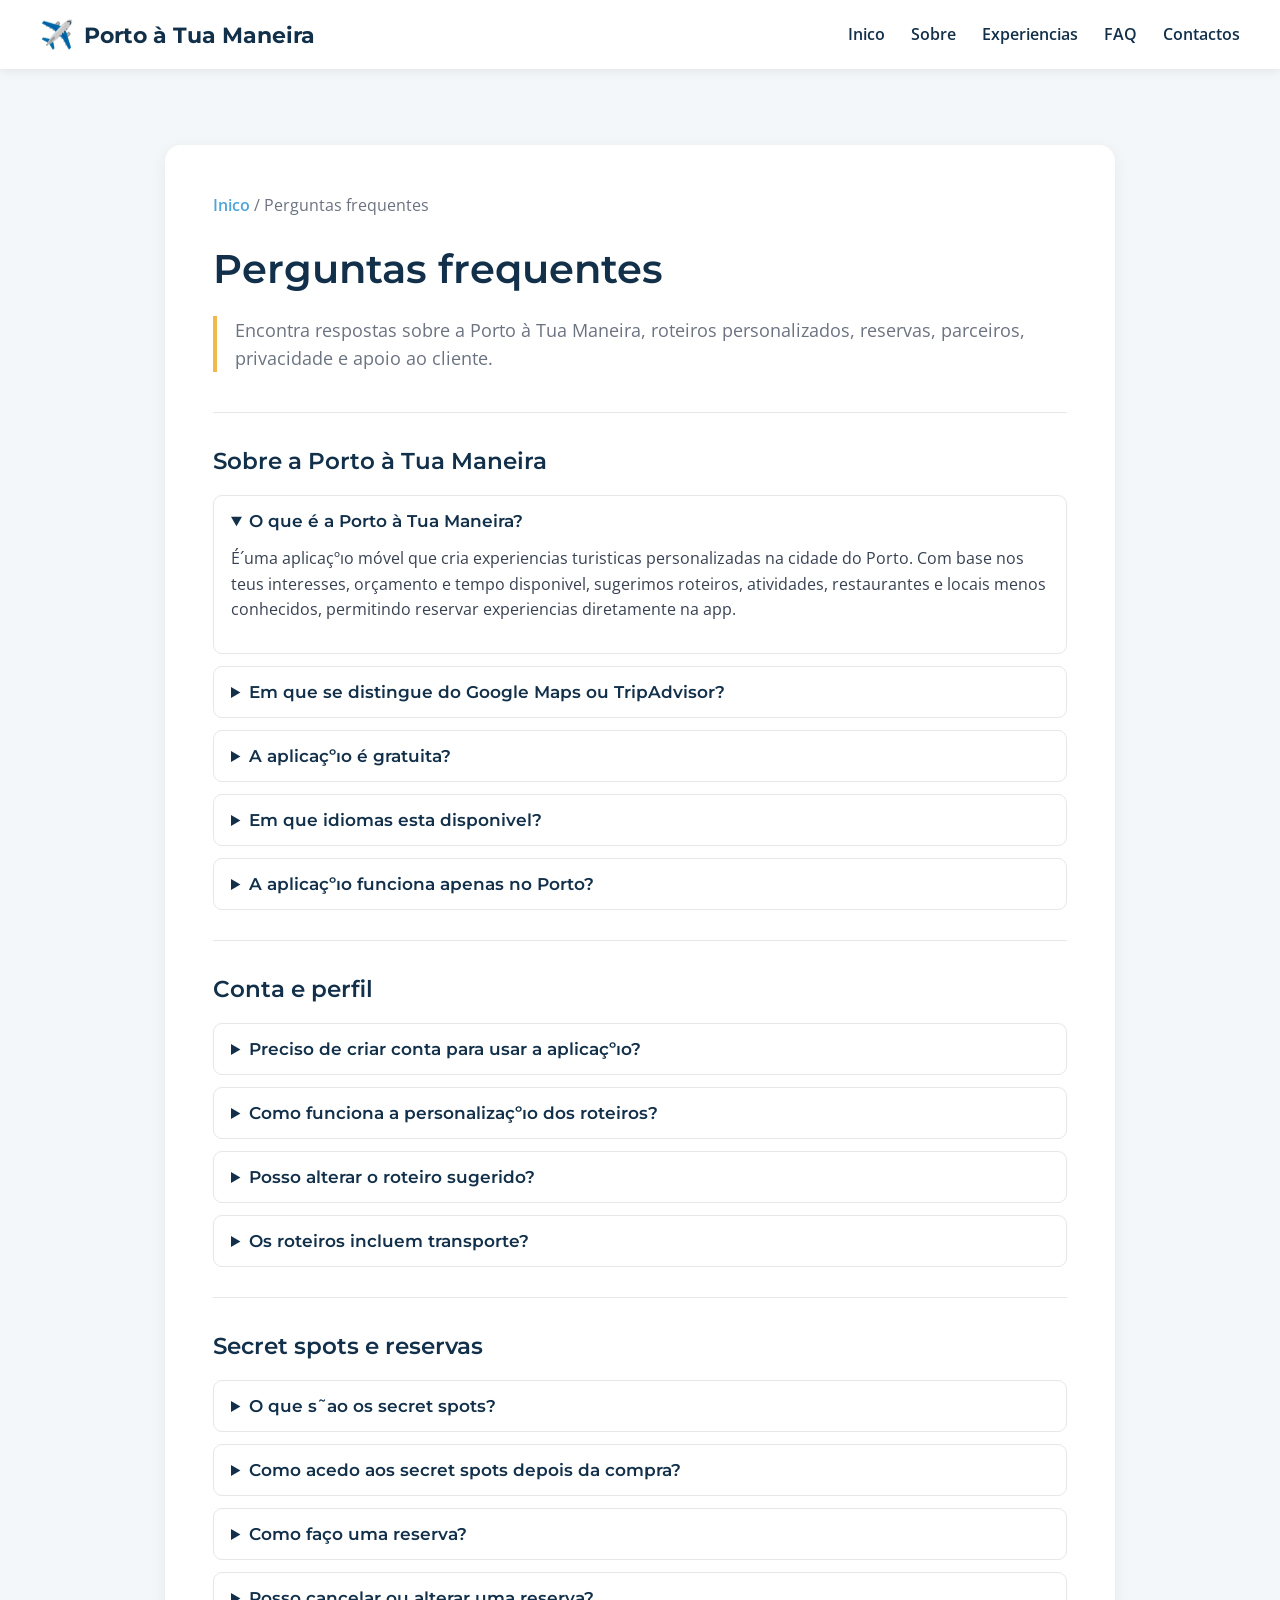
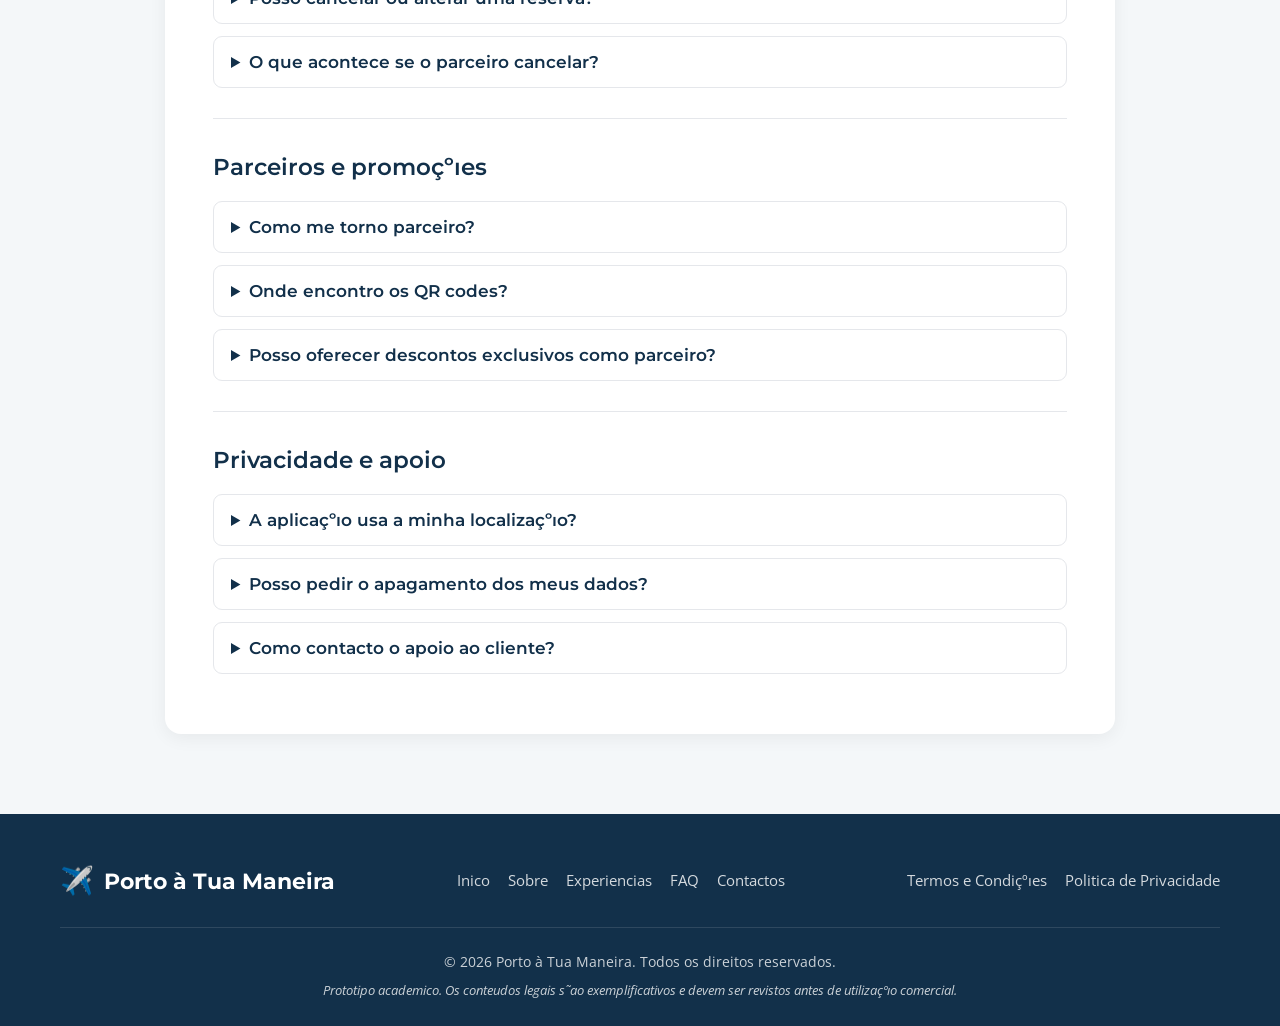
==== faqs.html @ 6cb5156c "Add files via upload" ====
<!DOCTYPE html>
<html lang="pt-PT">
<head>
    <meta charset="UTF-8">
    <meta name="viewport" content="width=device-width, initial-scale=1.0">
    <title>Perguntas Frequentes | Porto à Tua Maneira</title>
    <link rel="stylesheet" href="styles.css">
    <link rel="preconnect" href="https://fonts.googleapis.com">
    <link rel="preconnect" href="https://fonts.gstatic.com" crossorigin>
    <link href="https://fonts.googleapis.com/css2?family=Montserrat:wght@400;600;700&family=Open+Sans:wght@400;600&display=swap" rel="stylesheet">
</head>
<body>
    <header>
        <nav class="navbar">
            <a class="logo" href="index.html"><span class="logo-icon">✈️</span><span class="logo-text">Porto à Tua Maneira</span></a>
            <button class="mobile-menu-btn" id="mobileMenuBtn" aria-label="Abrir menu"><span></span><span></span><span></span></button>
            <ul class="nav-links" id="navLinks">
                <li><a href="index.html">Inico</a></li>
                <li><a href="index.html#sobre">Sobre</a></li>
                <li><a href="index.html#experiencias">Experiencias</a></li>
                <li><a href="faqs.html">FAQ</a></li>
                <li><a href="index.html#contactos">Contactos</a></li>
            </ul>
        </nav>
    </header>

    <main class="legal-page">
        <div class="container legal-container">
            <p class="breadcrumb"><a href="index.html">Inico</a> / Perguntas frequentes</p>
            <h1>Perguntas frequentes</h1>
            <p class="legal-intro">Encontra respostas sobre a Porto à Tua Maneira, roteiros personalizados, reservas, parceiros, privacidade e apoio ao cliente.</p>

            <section class="legal-section">
                <h2>Sobre a Porto à Tua Maneira</h2>
                <details open><summary>O que é a Porto à Tua Maneira?</summary><p>É´uma aplicaçºıo móvel que cria experiencias turisticas personalizadas na cidade do Porto. Com base nos teus interesses, orçamento e tempo disponivel, sugerimos roteiros, atividades, restaurantes e locais menos conhecidos, permitindo reservar experiencias diretamente na app.</p></details>
                <details><summary>Em que se distingue do Google Maps ou TripAdvisor?</summary><p>Estas plataformas ajudam a pesquisar e avaliar locais, mas n˜ao criam um roteiro personalizado nem ligam diretamente o utilizador a ofertas exclusivas de negocios locais. A Porto à Tua Maneira combina personalizaçºıo real, reservas integradas, conteudos exclusivos — os secret spots — e apoio ao comercio local numa so plataforma.</p></details>
                <details><summary>A aplicaçºıo é gratuita?</summary><p>Sim. O download e a criaçºıo de conta s˜ao gratuitos. Algumas funcionalidades, como reservas de experiencias especificas e conteudos exclusivos, podem ter custo, sempre apresentado antes da confirmaçºıo da compra.</p></details>
                <details><summary>Em que idiomas esta disponivel?</summary><p>A aplicaçºıo esta disponivel em portugues e ingles, com possibilidade de alargamento a outros idiomas numa fase futura.</p></details>
                <details><summary>A aplicaçºıo funciona apenas no Porto?</summary><p>Numa primeira fase, o foco é exclusivamente a cidade do Porto e a sua area metropolitana. A expans˜ao para outras cidades podera ser considerada no futuro.</p></details>
            </section>

            <section class="legal-section">
                <h2>Conta e perfil</h2>
                <details><summary>Preciso de criar conta para usar a aplicaçºıo?</summary><p>Podes consultar algumas recomendaçºıes sem conta. Para guardar preferencias, efetuar reservas ou aceder a conteudos exclusivos, é necessario criar uma conta gratuita.</p></details>
                <details><summary>Como funciona a personalizaçºıo dos roteiros?</summary><p>Ao criares o teu perfil, indicas os teus interesses, orçamento aproximado e tempo disponivel. A aplicaçºıo sugere roteiros, atividades e locais adequados, incluindo opçºıes menos conhecidas do grande publico.</p></details>
                <details><summary>Posso alterar o roteiro sugerido?</summary><p>Sim. As recomendaçºıes s˜ao um ponto de partida: podes substituir atividades, ajustar horarios ou adicionar novos locais ao teu roteiro em qualquer momento.</p></details>
                <details><summary>Os roteiros incluem transporte?</summary><p>A aplicaçºıo integra-se com o Google Maps para orientaçºıo e navegaçºıo autonoma entre os pontos do roteiro, mas n˜ao inclui reservas de transportes publicos ou privados.</p></details>
            </section>

            <section class="legal-section">
                <h2>Secret spots e reservas</h2>
                <details><summary>O que s˜ao os secret spots?</summary><p>S˜ao conteudos exclusivos pagos com informaçºıo sobre locais, recantos e experiencias menos divulgadas do Porto, para quem procura uma vivencia mais autentica e afastada dos circuitos turisticos habituais.</p></details>
                <details><summary>Como acedo aos secret spots depois da compra?</summary><p>Apos a compra, o conteudo fica disponivel de forma permanente na secçºıo "Os meus conteudos" da tua conta e pode ser consultado offline apos o primeiro carregamento.</p></details>
                <details><summary>Como faço uma reserva?</summary><p>Escolhe a experiencia, seleciona a data, hora e numero de participantes e confirma atraves do pagamento seguro da aplicaçºıo. Receberas uma confirmaçºıo assim que o parceiro validar a disponibilidade.</p></details>
                <details><summary>Posso cancelar ou alterar uma reserva?</summary><p>Sim, na secçºıo "As minhas reservas". As condiçºıes de cancelamento e reembolso variam consoante a politica de cada parceiro e a antecedencia do pedido; podes consultá´´las antes de confirmar.</p></details>
                <details><summary>O que acontece se o parceiro cancelar?</summary><p>Seras notificado de imediato e receberas reembolso integral ou, quando disponivel, uma proposta de experiencia alternativa equivalente.</p></details>
            </section>

            <section class="legal-section">
                <h2>Parceiros e promoçºıes</h2>
                <details><summary>Como me torno parceiro?</summary><p>Podes candidatar-te atraves da secçºıo de parcerias no website ou escrever para <a href="mailto:parcerias@portoatuamaneira.pt">parcerias@portoatuamaneira.pt</a>. S˜ao exigidos requisitos minimos de licenciamento e qualidade, alem da aceitaçºıo das condiçºıes comerciais da parceria.</p></details>
                <details><summary>Onde encontro os QR codes?</summary><p>Em pontos estrategicos como taxis, alojamentos, restaurantes parceiros e locais turisticos. Normalmente est˜ao associados a uma oferta, desconto ou mini-rota gratuita.</p></details>
                <details><summary>Posso oferecer descontos exclusivos como parceiro?</summary><p>Sim. Os parceiros podem criar ofertas, descontos ou mini-experiencias exclusivas para os utilizadores da aplicaçºıo.</p></details>
            </section>

            <section class="legal-section">
                <h2>Privacidade e apoio</h2>
                <details><summary>A aplicaçºıo usa a minha localizaçºıo?</summary><p>Apenas com o teu consentimento, para apresentar recomendaçºıes relevantes, mapas e apoio à navegaçºıo. Podes gerir esta permiss˜ao nas definiçºıes do teu dispositivo.</p></details>
                <details><summary>Posso pedir o apagamento dos meus dados?</summary><p>Sim. Podes pedir acesso, retificaçºıo, apagamento, portabilidade ou oposiçºıo ao tratamento dos teus dados atraves de <a href="mailto:privacidade@portoatuamaneira.pt">privacidade@portoatuamaneira.pt</a>.</p></details>
                <details><summary>Como contacto o apoio ao cliente?</summary><p>Podes contactar-nos pelo e-mail <a href="mailto:suporte@portoatuamaneira.pt">suporte@portoatuamaneira.pt</a> ou atraves da secçºıo de contactos. Procuramos responder no prazo de 24 a 48 horas uteis; situaçºıes urgentes relacionadas com reservas no proprio dia tˆem prioridade.</p></details>
            </section>
        </div>
    </main>

    <footer>
        <div class="container">
            <div class="footer-content">
                <a class="footer-logo" href="index.html"><span class="logo-icon">✈️</span><span class="logo-text">Porto à Tua Maneira</span></a>
                <div class="footer-links"><a href="index.html">Inico</a><a href="index.html#sobre">Sobre</a><a href="index.html#experiencias">Experiencias</a><a href="faqs.html">FAQ</a><a href="index.html#contactos">Contactos</a></div>
                <div class="footer-legal"><a href="termos.html">Termos e Condiçºıes</a><a href="privacidade.html">Politica de Privacidade</a></div>
            </div>
            <div class="footer-bottom"><p>&copy; 2026 Porto à Tua Maneira. Todos os direitos reservados.</p><p class="disclaimer">Prototipo academico. Os conteudos legais s˜ao exemplificativos e devem ser revistos antes de utilizaçºıo comercial.</p></div>
        </div>
    </footer>
    <script src="script.js"></script>
</body>
</html>
---- styles.css ----
* { margin: 0; padding: 0; box-sizing: border-box; }
:root { --azul-escuro:#12304A; --azul-claro:#4EA5D9; --dourado:#F2B84B; --branco:#FFFFFF; --cinza-claro:#F4F7F9; --cinza:#6B7280; --cinza-escuro:#374151; }
html { scroll-behavior: smooth; }
body { font-family:'Open Sans',sans-serif; line-height:1.6; color:var(--cinza-escuro); background:var(--branco); }
h1,h2,h3,h4 { font-family:'Montserrat',sans-serif; font-weight:600; color:var(--azul-escuro); }
a { text-decoration:none; color:inherit; }
.container { max-width:1200px; margin:0 auto; padding:0 20px; }
.section { padding:80px 0; }
.section-title { text-align:center; font-size:2.5rem; margin-bottom:50px; }
.section-title::after { content:''; display:block; width:80px; height:4px; background:var(--dourado); margin:15px auto 0; border-radius:2px; }
.btn { display:inline-block; padding:14px 28px; border-radius:50px; font:600 1rem 'Montserrat',sans-serif; transition:.25s; cursor:pointer; border:none; }
.btn-primary { background:var(--dourado); color:var(--azul-escuro); }
.btn-primary:hover { background:#e5a83d; transform:translateY(-2px); box-shadow:0 5px 14px rgba(242,184,75,.38); }
.btn-secondary { background:transparent; color:var(--azul-claro); border:2px solid var(--azul-claro); }
.btn-secondary:hover { background:var(--azul-claro); color:#fff; }
header { position:fixed; top:0; left:0; width:100%; z-index:1000; background:rgba(255,255,255,.96); box-shadow:0 2px 10px rgba(0,0,0,.08); }
.navbar { max-width:1400px; margin:auto; padding:18px 40px; display:flex; justify-content:space-between; align-items:center; }
.logo,.footer-logo { display:flex; align-items:center; gap:10px; font:700 1.35rem 'Montserrat',sans-serif; color:var(--azul-escuro); }
.logo-icon { font-size:1.7rem; }
.nav-links { display:flex; list-style:none; gap:26px; }
.nav-links a { font-weight:600; color:var(--azul-escuro); }
.nav-links a:hover { color:var(--azul-claro); }
.mobile-menu-btn { display:none; background:none; border:0; cursor:pointer; }
.mobile-menu-btn span { display:block; width:25px; height:3px; background:var(--azul-escuro); margin:5px; border-radius:2px; }
.hero { min-height:100vh; display:flex; align-items:center; justify-content:center; text-align:center; position:relative; overflow:hidden; background:linear-gradient(135deg,var(--azul-escuro),var(--azul-claro)); }
.hero::before { content:''; position:absolute; inset:0; background:url('https://images.unsplash.com/photo-1570554520913-ce6a5c293633?w=1920&q=80') center/cover; opacity:.28; }
.hero-content { position:relative; z-index:1; max-width:850px; padding:20px; color:#fff; }
.hero h1 { color:#fff; font-size:3.5rem; margin-bottom:20px; text-shadow:2px 2px 5px rgba(0,0,0,.25); }
.hero p { font-size:1.25rem; margin-bottom:30px; }
.sobre-content,.contactos-grid { display:grid; grid-template-columns:1fr 1fr; gap:60px; align-items:center; }
.sobre-text p { margin-bottom:18px; font-size:1.08rem; }
.sobre-stats { display:grid; grid-template-columns:repeat(3,1fr); gap:16px; }
.stat-card { background:var(--cinza-claro); border-radius:12px; padding:28px 15px; text-align:center; }
.stat-card h3 { color:var(--dourado); font-size:2rem; }
.stat-card p { color:var(--cinza); }
.experiencias,.faq { background:var(--cinza-claro); }
.experiencias-grid { display:grid; grid-template-columns:repeat(auto-fit,minmax(230px,1fr)); gap:25px; }
.experiencia-card,.faq-item { background:#fff; border-radius:15px; padding:32px 25px; text-align:center; box-shadow:0 4px 10px rgba(0,0,0,.05); transition:.25s; }
.experiencia-card:hover { transform:translateY(-7px); box-shadow:0 12px 25px rgba(0,0,0,.1); }
.card-icon { font-size:3.2rem; margin-bottom:15px; }
.experiencia-card h3 { margin-bottom:12px; font-size:1.3rem; }
.experiencia-card p { color:var(--cinza); min-height:105px; margin-bottom:20px; }
.steps-grid { display:grid; grid-template-columns:repeat(3,1fr); gap:35px; margin-bottom:55px; }
.step-card { text-align:center; padding:20px; }
.step-number { width:62px; height:62px; margin:0 auto 20px; display:grid; place-items:center; border-radius:50%; background:var(--dourado); color:var(--azul-escuro); font:700 1.7rem 'Montserrat',sans-serif; }
.step-card h3 { margin-bottom:12px; }
.step-card p { color:var(--cinza); }
.cta-box { padding:45px 30px; text-align:center; border-radius:16px; background:linear-gradient(135deg,var(--azul-escuro),var(--azul-claro)); color:#fff; }
.cta-box h3 { color:#fff; font-size:1.8rem; margin-bottom:12px; }
.cta-box p { max-width:800px; margin:0 auto 25px; }
.faq-intro { max-width:750px; margin:auto; text-align:center; }
.faq-intro p { margin-bottom:25px; font-size:1.08rem; }
.contacto-info h3,.contacto-form h3 { font-size:1.7rem; margin-bottom:18px; }
.contacto-info > p { color:var(--cinza); margin-bottom:25px; }
.contacto-item { margin-bottom:16px; }
.contacto-item strong { color:var(--azul-escuro); }
.contacto-item p { color:var(--cinza); }
.social-links { display:flex; flex-wrap:wrap; gap:10px; margin-top:25px; }
.social-link { background:var(--azul-claro); color:#fff; padding:9px 16px; border-radius:25px; font-weight:600; }
.contacto-form { background:var(--cinza-claro); border-radius:16px; padding:35px; }
.form-group { margin-bottom:18px; }
.form-group label { display:block; margin-bottom:7px; font-weight:600; color:var(--azul-escuro); }
.form-group input,.form-group select,.form-group textarea { width:100%; padding:12px; border:2px solid #e5e7eb; border-radius:8px; font:1rem 'Open Sans',sans-serif; }
.form-group input:focus,.form-group select:focus,.form-group textarea:focus { outline:none; border-color:var(--azul-claro); }
.legal-page { padding:145px 0 80px; background:var(--cinza-claro); }
.legal-container { max-width:950px; background:#fff; border-radius:16px; padding:48px; box-shadow:0 4px 18px rgba(0,0,0,.06); }
.breadcrumb { margin-bottom:18px; color:var(--cinza); }
.breadcrumb a { color:var(--azul-claro); font-weight:600; }
.legal-container > h1 { font-size:2.5rem; margin-bottom:15px; }
.legal-intro { font-size:1.1rem; color:var(--cinza); border-left:4px solid var(--dourado); padding-left:18px; margin-bottom:40px; }
.legal-section { border-top:1px solid #e5e7eb; padding:30px 0 0; margin-top:30px; }
.legal-section h2 { font-size:1.45rem; margin-bottom:15px; }
.legal-section h3 { font-size:1.15rem; margin:20px 0 8px; }
.legal-section p { margin-bottom:14px; }
.legal-section ul { padding-left:22px; margin-bottom:16px; }
.legal-section li { margin-bottom:9px; }
.legal-section a { color:var(--azul-claro); font-weight:600; }
details { border:1px solid #e5e7eb; border-radius:9px; padding:0 17px; margin:12px 0; background:#fff; }
summary { cursor:pointer; padding:15px 28px 15px 0; font:600 1.04rem 'Montserrat',sans-serif; color:var(--azul-escuro); }
details p { color:var(--cinza-escuro); padding-bottom:16px; }
footer { background:var(--azul-escuro); color:#fff; padding:50px 0 25px; }
.footer-content { display:flex; justify-content:space-between; align-items:center; flex-wrap:wrap; gap:25px; margin-bottom:30px; }
.footer-logo { color:#fff; }
.footer-links,.footer-legal { display:flex; flex-wrap:wrap; gap:18px; }
.footer-links a,.footer-legal a { color:#fff; opacity:.82; font-size:.92rem; }
.footer-links a:hover,.footer-legal a:hover { opacity:1; }
.footer-bottom { border-top:1px solid rgba(255,255,255,.15); padding-top:22px; text-align:center; font-size:.9rem; opacity:.78; }
.disclaimer { margin-top:7px; font-style:italic; font-size:.82rem; }
@media(max-width:900px){ .sobre-content,.contactos-grid,.steps-grid { grid-template-columns:1fr; } .sobre-stats { max-width:550px; margin:auto; } }
@media(max-width:768px){ .navbar { padding:14px 20px; } .mobile-menu-btn { display:block; } .nav-links { position:fixed; top:67px; left:0; right:0; background:#fff; flex-direction:column; padding:25px; gap:18px; box-shadow:0 5px 15px rgba(0,0,0,.12); transform:translateY(-150%); opacity:0; transition:.25s; } .nav-links.active { transform:translateY(0); opacity:1; } .hero h1 { font-size:2.5rem; } .section { padding:60px 0; } .section-title { font-size:2rem; margin-bottom:35px; } .legal-page { padding-top:115px; } .legal-container { padding:30px 22px; border-radius:0; } .legal-container > h1 { font-size:2rem; } .footer-content { flex-direction:column; text-align:center; } .footer-links,.footer-legal { justify-content:center; } }
@media(max-width:480px){ .logo-text { font-size:1rem; } .hero h1 { font-size:2rem; } .hero p { font-size:1.05rem; } .sobre-stats { grid-template-columns:1fr; } .experiencia-card p { min-height:auto; } .contacto-form { padding:24px; } }
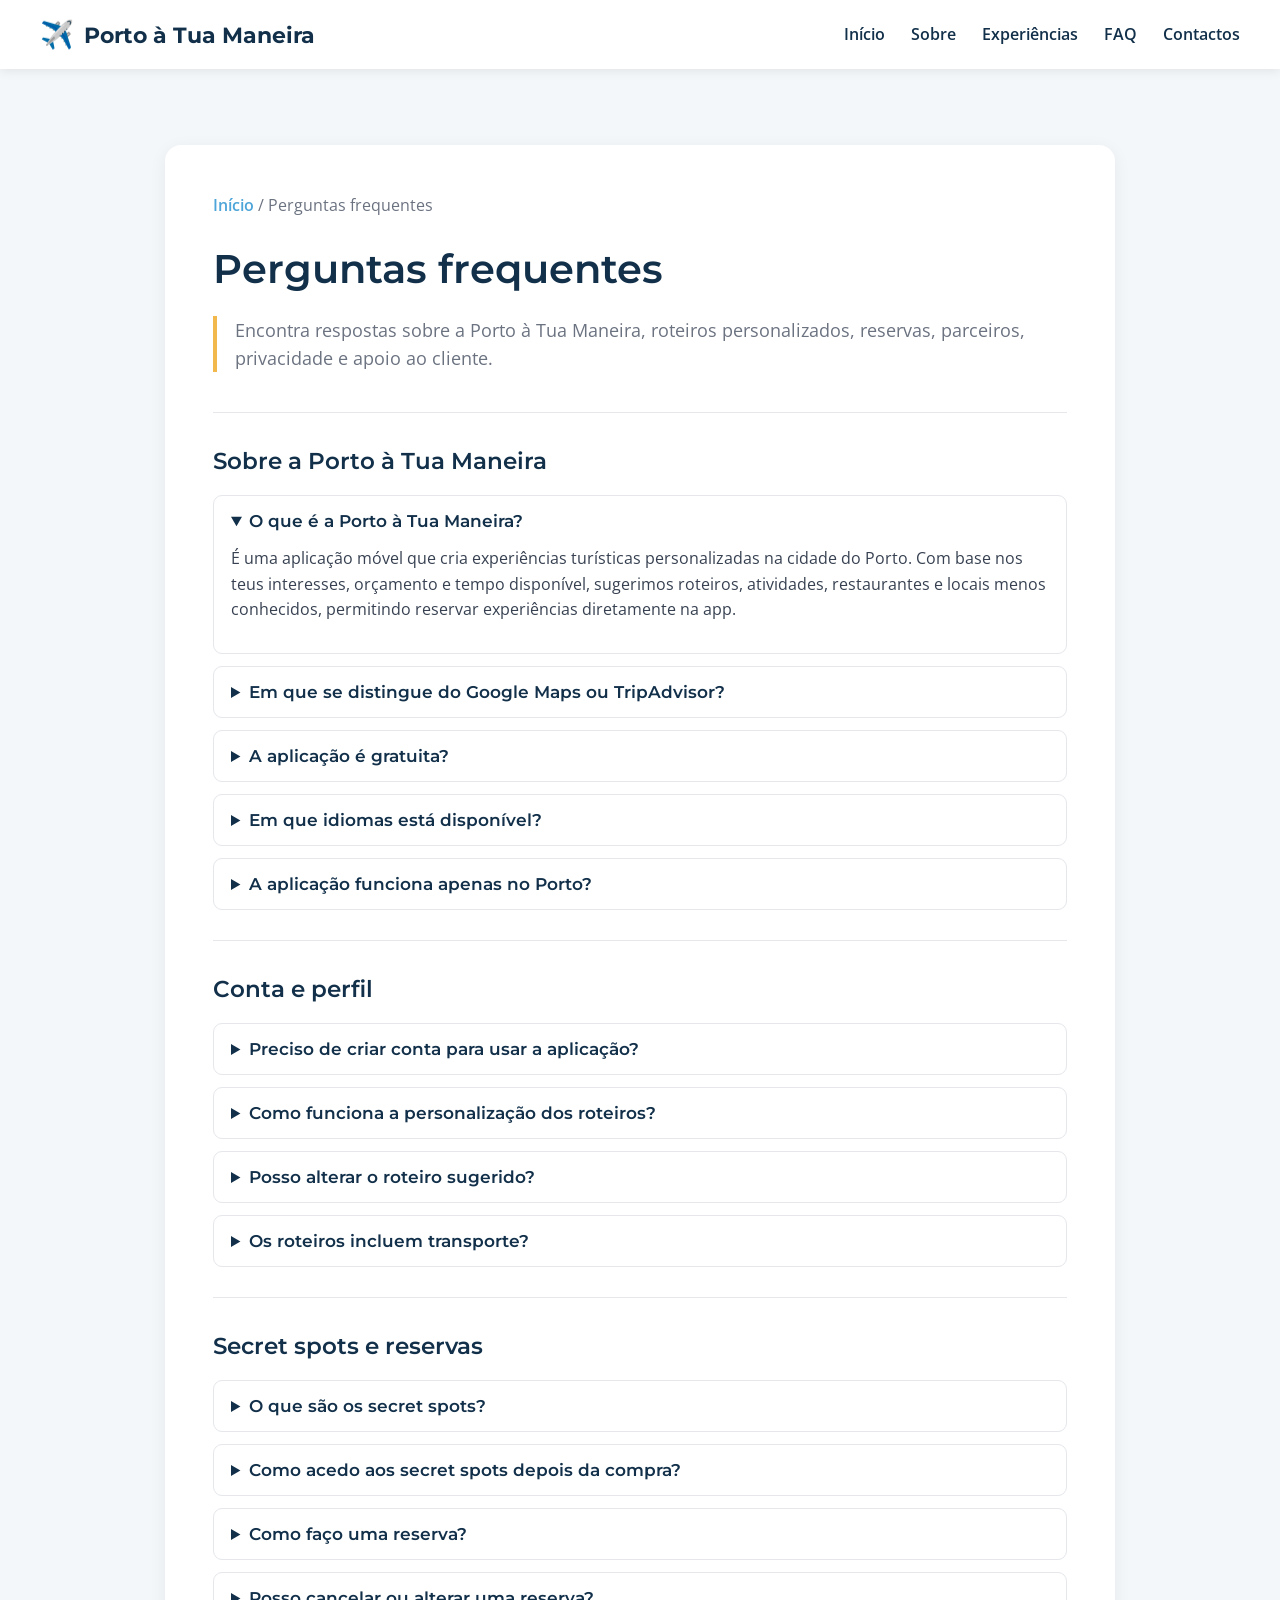
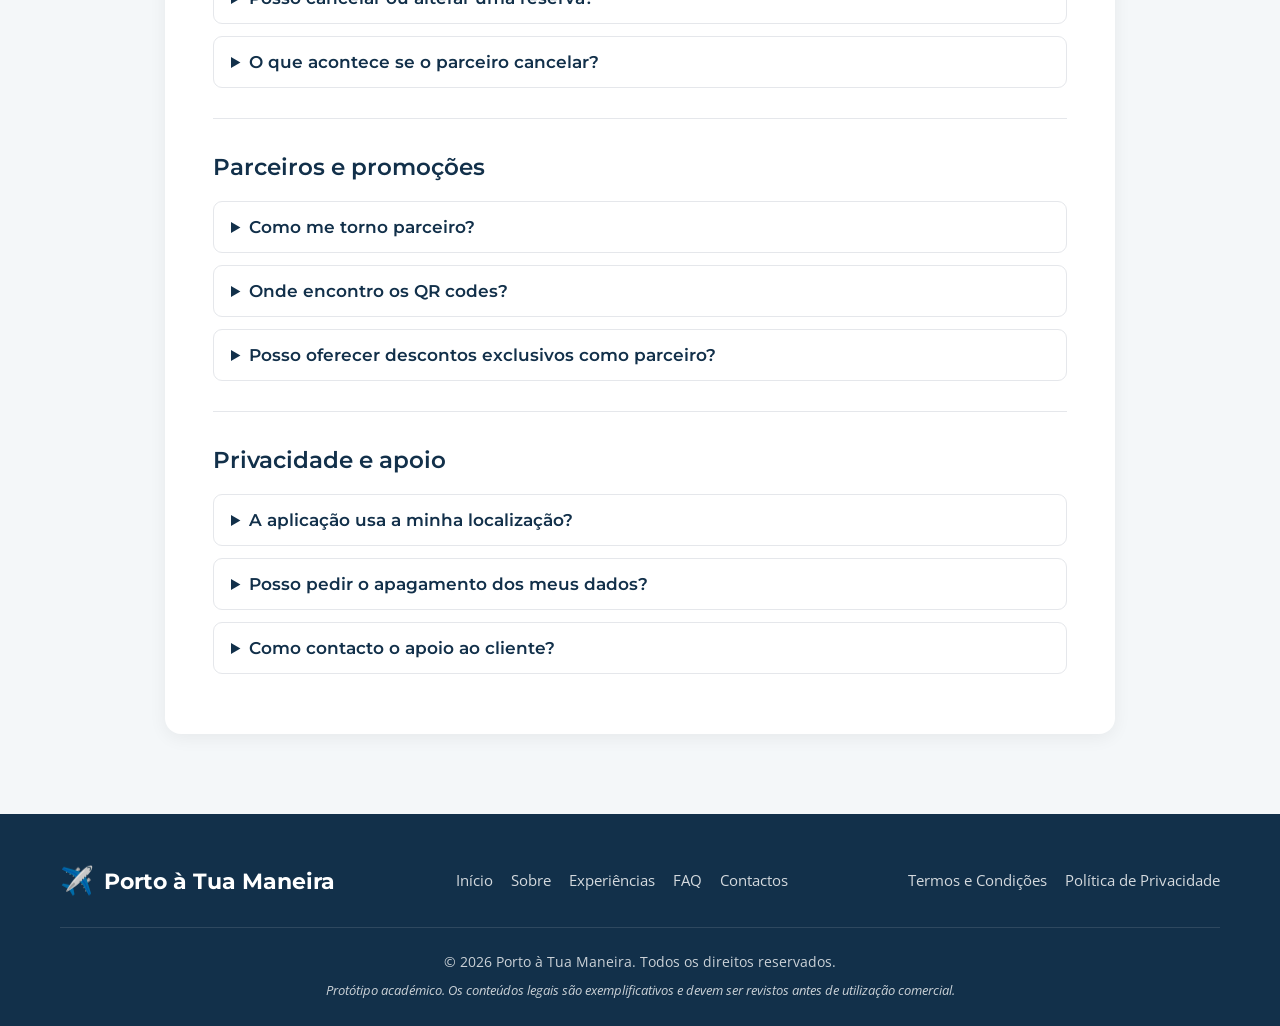
==== commit 7ad12c65: "Fix typos in faqs.html and update footer content" ====
--- a/faqs.html
+++ b/faqs.html
@@ -15,9 +15,9 @@
             <a class="logo" href="index.html"><span class="logo-icon">✈️</span><span class="logo-text">Porto à Tua Maneira</span></a>
             <button class="mobile-menu-btn" id="mobileMenuBtn" aria-label="Abrir menu"><span></span><span></span><span></span></button>
             <ul class="nav-links" id="navLinks">
-                <li><a href="index.html">Inico</a></li>
+                <li><a href="index.html">In&iacute;cio</a></li>
                 <li><a href="index.html#sobre">Sobre</a></li>
-                <li><a href="index.html#experiencias">Experiencias</a></li>
+                <li><a href="index.html#experiencias">Experi&ecirc;ncias</a></li>
                 <li><a href="faqs.html">FAQ</a></li>
                 <li><a href="index.html#contactos">Contactos</a></li>
             </ul>
@@ -26,48 +26,48 @@
 
     <main class="legal-page">
         <div class="container legal-container">
-            <p class="breadcrumb"><a href="index.html">Inico</a> / Perguntas frequentes</p>
+            <p class="breadcrumb"><a href="index.html">In&iacute;cio</a> / Perguntas frequentes</p>
             <h1>Perguntas frequentes</h1>
-            <p class="legal-intro">Encontra respostas sobre a Porto à Tua Maneira, roteiros personalizados, reservas, parceiros, privacidade e apoio ao cliente.</p>
+            <p class="legal-intro">Encontra respostas sobre a Porto &agrave; Tua Maneira, roteiros personalizados, reservas, parceiros, privacidade e apoio ao cliente.</p>
 
             <section class="legal-section">
-                <h2>Sobre a Porto à Tua Maneira</h2>
-                <details open><summary>O que é a Porto à Tua Maneira?</summary><p>É´uma aplicaçºıo móvel que cria experiencias turisticas personalizadas na cidade do Porto. Com base nos teus interesses, orçamento e tempo disponivel, sugerimos roteiros, atividades, restaurantes e locais menos conhecidos, permitindo reservar experiencias diretamente na app.</p></details>
-                <details><summary>Em que se distingue do Google Maps ou TripAdvisor?</summary><p>Estas plataformas ajudam a pesquisar e avaliar locais, mas n˜ao criam um roteiro personalizado nem ligam diretamente o utilizador a ofertas exclusivas de negocios locais. A Porto à Tua Maneira combina personalizaçºıo real, reservas integradas, conteudos exclusivos — os secret spots — e apoio ao comercio local numa so plataforma.</p></details>
-                <details><summary>A aplicaçºıo é gratuita?</summary><p>Sim. O download e a criaçºıo de conta s˜ao gratuitos. Algumas funcionalidades, como reservas de experiencias especificas e conteudos exclusivos, podem ter custo, sempre apresentado antes da confirmaçºıo da compra.</p></details>
-                <details><summary>Em que idiomas esta disponivel?</summary><p>A aplicaçºıo esta disponivel em portugues e ingles, com possibilidade de alargamento a outros idiomas numa fase futura.</p></details>
-                <details><summary>A aplicaçºıo funciona apenas no Porto?</summary><p>Numa primeira fase, o foco é exclusivamente a cidade do Porto e a sua area metropolitana. A expans˜ao para outras cidades podera ser considerada no futuro.</p></details>
+                <h2>Sobre a Porto &agrave; Tua Maneira</h2>
+                <details open><summary>O que &eacute; a Porto &agrave; Tua Maneira?</summary><p>&Eacute; uma aplica&ccedil;&atilde;o m&oacute;vel que cria experi&ecirc;ncias tur&iacute;sticas personalizadas na cidade do Porto. Com base nos teus interesses, or&ccedil;amento e tempo dispon&iacute;vel, sugerimos roteiros, atividades, restaurantes e locais menos conhecidos, permitindo reservar experi&ecirc;ncias diretamente na app.</p></details>
+                <details><summary>Em que se distingue do Google Maps ou TripAdvisor?</summary><p>Estas plataformas ajudam a pesquisar e avaliar locais, mas n&atilde;o criam um roteiro personalizado nem ligam diretamente o utilizador a ofertas exclusivas de neg&oacute;cios locais. A Porto &agrave; Tua Maneira combina personaliza&ccedil;&atilde;o real, reservas integradas, conte&uacute;dos exclusivos &mdash; os secret spots &mdash; e apoio ao com&eacute;rcio local numa s&oacute; plataforma.</p></details>
+                <details><summary>A aplica&ccedil;&atilde;o &eacute; gratuita?</summary><p>Sim. O download e a cria&ccedil;&atilde;o de conta s&atilde;o gratuitos. Algumas funcionalidades, como reservas de experi&ecirc;ncias espec&iacute;ficas e conte&uacute;dos exclusivos, podem ter custo, sempre apresentado antes da confirma&ccedil;&atilde;o da compra.</p></details>
+                <details><summary>Em que idiomas est&aacute; dispon&iacute;vel?</summary><p>A aplica&ccedil;&atilde;o est&aacute; dispon&iacute;vel em portugu&ecirc;s e ingl&ecirc;s, com possibilidade de alargamento a outros idiomas numa fase futura.</p></details>
+                <details><summary>A aplica&ccedil;&atilde;o funciona apenas no Porto?</summary><p>Numa primeira fase, o foco &eacute; exclusivamente a cidade do Porto e a sua &aacute;rea metropolitana. A expans&atilde;o para outras cidades poder&aacute; ser considerada no futuro.</p></details>
             </section>
 
             <section class="legal-section">
                 <h2>Conta e perfil</h2>
-                <details><summary>Preciso de criar conta para usar a aplicaçºıo?</summary><p>Podes consultar algumas recomendaçºıes sem conta. Para guardar preferencias, efetuar reservas ou aceder a conteudos exclusivos, é necessario criar uma conta gratuita.</p></details>
-                <details><summary>Como funciona a personalizaçºıo dos roteiros?</summary><p>Ao criares o teu perfil, indicas os teus interesses, orçamento aproximado e tempo disponivel. A aplicaçºıo sugere roteiros, atividades e locais adequados, incluindo opçºıes menos conhecidas do grande publico.</p></details>
-                <details><summary>Posso alterar o roteiro sugerido?</summary><p>Sim. As recomendaçºıes s˜ao um ponto de partida: podes substituir atividades, ajustar horarios ou adicionar novos locais ao teu roteiro em qualquer momento.</p></details>
-                <details><summary>Os roteiros incluem transporte?</summary><p>A aplicaçºıo integra-se com o Google Maps para orientaçºıo e navegaçºıo autonoma entre os pontos do roteiro, mas n˜ao inclui reservas de transportes publicos ou privados.</p></details>
+                <details><summary>Preciso de criar conta para usar a aplica&ccedil;&atilde;o?</summary><p>Podes consultar algumas recomenda&ccedil;&otilde;es sem conta. Para guardar prefer&ecirc;ncias, efetuar reservas ou aceder a conte&uacute;dos exclusivos, &eacute; necess&aacute;rio criar uma conta gratuita.</p></details>
+                <details><summary>Como funciona a personaliza&ccedil;&atilde;o dos roteiros?</summary><p>Ao criares o teu perfil, indicas os teus interesses, or&ccedil;amento aproximado e tempo dispon&iacute;vel. A aplica&ccedil;&atilde;o sugere roteiros, atividades e locais adequados, incluindo op&ccedil;&otilde;es menos conhecidas do grande p&uacute;blico.</p></details>
+                <details><summary>Posso alterar o roteiro sugerido?</summary><p>Sim. As recomenda&ccedil;&otilde;es s&atilde;o um ponto de partida: podes substituir atividades, ajustar hor&aacute;rios ou adicionar novos locais ao teu roteiro em qualquer momento.</p></details>
+                <details><summary>Os roteiros incluem transporte?</summary><p>A aplica&ccedil;&atilde;o integra-se com o Google Maps para orienta&ccedil;&atilde;o e navega&ccedil;&atilde;o aut&oacute;noma entre os pontos do roteiro, mas n&atilde;o inclui reservas de transportes p&uacute;blicos ou privados.</p></details>
             </section>
 
             <section class="legal-section">
                 <h2>Secret spots e reservas</h2>
-                <details><summary>O que s˜ao os secret spots?</summary><p>S˜ao conteudos exclusivos pagos com informaçºıo sobre locais, recantos e experiencias menos divulgadas do Porto, para quem procura uma vivencia mais autentica e afastada dos circuitos turisticos habituais.</p></details>
-                <details><summary>Como acedo aos secret spots depois da compra?</summary><p>Apos a compra, o conteudo fica disponivel de forma permanente na secçºıo "Os meus conteudos" da tua conta e pode ser consultado offline apos o primeiro carregamento.</p></details>
-                <details><summary>Como faço uma reserva?</summary><p>Escolhe a experiencia, seleciona a data, hora e numero de participantes e confirma atraves do pagamento seguro da aplicaçºıo. Receberas uma confirmaçºıo assim que o parceiro validar a disponibilidade.</p></details>
-                <details><summary>Posso cancelar ou alterar uma reserva?</summary><p>Sim, na secçºıo "As minhas reservas". As condiçºıes de cancelamento e reembolso variam consoante a politica de cada parceiro e a antecedencia do pedido; podes consultá´´las antes de confirmar.</p></details>
-                <details><summary>O que acontece se o parceiro cancelar?</summary><p>Seras notificado de imediato e receberas reembolso integral ou, quando disponivel, uma proposta de experiencia alternativa equivalente.</p></details>
+                <details><summary>O que s&atilde;o os secret spots?</summary><p>S&atilde;o conte&uacute;dos exclusivos pagos com informa&ccedil;&atilde;o sobre locais, recantos e experi&ecirc;ncias menos divulgadas do Porto, para quem procura uma viv&ecirc;ncia mais aut&ecirc;ntica e afastada dos circuitos tur&iacute;sticos habituais.</p></details>
+                <details><summary>Como acedo aos secret spots depois da compra?</summary><p>Ap&oacute;s a compra, o conte&uacute;do fica dispon&iacute;vel de forma permanente na sec&ccedil;&atilde;o &ldquo;Os meus conte&uacute;dos&rdquo; da tua conta e pode ser consultado offline ap&oacute;s o primeiro carregamento.</p></details>
+                <details><summary>Como fa&ccedil;o uma reserva?</summary><p>Escolhe a experi&ecirc;ncia, seleciona a data, hora e n&uacute;mero de participantes e confirma atrav&eacute;s do pagamento seguro da aplica&ccedil;&atilde;o. Receber&aacute;s uma confirma&ccedil;&atilde;o assim que o parceiro validar a disponibilidade.</p></details>
+                <details><summary>Posso cancelar ou alterar uma reserva?</summary><p>Sim, na sec&ccedil;&atilde;o &ldquo;As minhas reservas&rdquo;. As condi&ccedil;&otilde;es de cancelamento e reembolso variam consoante a pol&iacute;tica de cada parceiro e a anteced&ecirc;ncia do pedido; podes consult&aacute;-las antes de confirmar.</p></details>
+                <details><summary>O que acontece se o parceiro cancelar?</summary><p>Ser&aacute;s notificado de imediato e receber&aacute;s reembolso integral ou, quando dispon&iacute;vel, uma proposta de experi&ecirc;ncia alternativa equivalente.</p></details>
             </section>
 
             <section class="legal-section">
-                <h2>Parceiros e promoçºıes</h2>
-                <details><summary>Como me torno parceiro?</summary><p>Podes candidatar-te atraves da secçºıo de parcerias no website ou escrever para <a href="mailto:parcerias@portoatuamaneira.pt">parcerias@portoatuamaneira.pt</a>. S˜ao exigidos requisitos minimos de licenciamento e qualidade, alem da aceitaçºıo das condiçºıes comerciais da parceria.</p></details>
-                <details><summary>Onde encontro os QR codes?</summary><p>Em pontos estrategicos como taxis, alojamentos, restaurantes parceiros e locais turisticos. Normalmente est˜ao associados a uma oferta, desconto ou mini-rota gratuita.</p></details>
-                <details><summary>Posso oferecer descontos exclusivos como parceiro?</summary><p>Sim. Os parceiros podem criar ofertas, descontos ou mini-experiencias exclusivas para os utilizadores da aplicaçºıo.</p></details>
+                <h2>Parceiros e promo&ccedil;&otilde;es</h2>
+                <details><summary>Como me torno parceiro?</summary><p>Podes candidatar-te atrav&eacute;s da sec&ccedil;&atilde;o de parcerias no website ou escrever para <a href="mailto:parcerias@portoatuamaneira.pt">parcerias@portoatuamaneira.pt</a>. S&atilde;o exigidos requisitos m&iacute;nimos de licenciamento e qualidade, al&eacute;m da aceita&ccedil;&atilde;o das condi&ccedil;&otilde;es comerciais da parceria.</p></details>
+                <details><summary>Onde encontro os QR codes?</summary><p>Em pontos estrat&eacute;gicos como t&aacute;xis, alojamentos, restaurantes parceiros e locais tur&iacute;sticos. Normalmente est&atilde;o associados a uma oferta, desconto ou mini-rota gratuita.</p></details>
+                <details><summary>Posso oferecer descontos exclusivos como parceiro?</summary><p>Sim. Os parceiros podem criar ofertas, descontos ou mini-experi&ecirc;ncias exclusivas para os utilizadores da aplica&ccedil;&atilde;o.</p></details>
             </section>
 
             <section class="legal-section">
                 <h2>Privacidade e apoio</h2>
-                <details><summary>A aplicaçºıo usa a minha localizaçºıo?</summary><p>Apenas com o teu consentimento, para apresentar recomendaçºıes relevantes, mapas e apoio à navegaçºıo. Podes gerir esta permiss˜ao nas definiçºıes do teu dispositivo.</p></details>
-                <details><summary>Posso pedir o apagamento dos meus dados?</summary><p>Sim. Podes pedir acesso, retificaçºıo, apagamento, portabilidade ou oposiçºıo ao tratamento dos teus dados atraves de <a href="mailto:privacidade@portoatuamaneira.pt">privacidade@portoatuamaneira.pt</a>.</p></details>
-                <details><summary>Como contacto o apoio ao cliente?</summary><p>Podes contactar-nos pelo e-mail <a href="mailto:suporte@portoatuamaneira.pt">suporte@portoatuamaneira.pt</a> ou atraves da secçºıo de contactos. Procuramos responder no prazo de 24 a 48 horas uteis; situaçºıes urgentes relacionadas com reservas no proprio dia tˆem prioridade.</p></details>
+                <details><summary>A aplica&ccedil;&atilde;o usa a minha localiza&ccedil;&atilde;o?</summary><p>Apenas com o teu consentimento, para apresentar recomenda&ccedil;&otilde;es relevantes, mapas e apoio &agrave; navega&ccedil;&atilde;o. Podes gerir esta permiss&atilde;o nas defini&ccedil;&otilde;es do teu dispositivo.</p></details>
+                <details><summary>Posso pedir o apagamento dos meus dados?</summary><p>Sim. Podes pedir acesso, retifica&ccedil;&atilde;o, apagamento, portabilidade ou oposi&ccedil;&atilde;o ao tratamento dos teus dados atrav&eacute;s de <a href="mailto:privacidade@portoatuamaneira.pt">privacidade@portoatuamaneira.pt</a>.</p></details>
+                <details><summary>Como contacto o apoio ao cliente?</summary><p>Podes contactar-nos pelo e-mail <a href="mailto:suporte@portoatuamaneira.pt">suporte@portoatuamaneira.pt</a> ou atrav&eacute;s da sec&ccedil;&atilde;o de contactos. Procuramos responder no prazo de 24 a 48 horas &uacute;teis; situa&ccedil;&otilde;es urgentes relacionadas com reservas no pr&oacute;prio dia t&ecirc;m prioridade.</p></details>
             </section>
         </div>
     </main>
@@ -75,13 +75,11 @@
     <footer>
         <div class="container">
             <div class="footer-content">
-                <a class="footer-logo" href="index.html"><span class="logo-icon">✈️</span><span class="logo-text">Porto à Tua Maneira</span></a>
-                <div class="footer-links"><a href="index.html">Inico</a><a href="index.html#sobre">Sobre</a><a href="index.html#experiencias">Experiencias</a><a href="faqs.html">FAQ</a><a href="index.html#contactos">Contactos</a></div>
-                <div class="footer-legal"><a href="termos.html">Termos e Condiçºıes</a><a href="privacidade.html">Politica de Privacidade</a></div>
+                <a class="footer-logo" href="index.html"><span class="logo-icon">✈️</span><span class="logo-text">Porto &agrave; Tua Maneira</span></a>
+                <div class="footer-links"><a href="index.html">In&iacute;cio</a><a href="index.html#sobre">Sobre</a><a href="index.html#experiencias">Experi&ecirc;ncias</a><a href="faqs.html">FAQ</a><a href="index.html#contactos">Contactos</a></div>
+                <div class="footer-legal"><a href="termos.html">Termos e Condi&ccedil;&otilde;es</a><a href="privacidade.html">Pol&iacute;tica de Privacidade</a></div>
             </div>
-            <div class="footer-bottom"><p>&copy; 2026 Porto à Tua Maneira. Todos os direitos reservados.</p><p class="disclaimer">Prototipo academico. Os conteudos legais s˜ao exemplificativos e devem ser revistos antes de utilizaçºıo comercial.</p></div>
+            <div class="footer-bottom"><p>&copy; 2026 Porto &agrave; Tua Maneira. Todos os direitos reservados.</p><p class="disclaimer">Prot&oacute;tipo acad&eacute;mico. Os conte&uacute;dos legais s&atilde;o exemplificativos e devem ser revistos antes de utiliza&ccedil;&atilde;o comercial.</p></div>
         </div>
     </footer>
-    <script src="script.js"></script>
-</body>
-</html>+    <script src="script.js"></scrip
